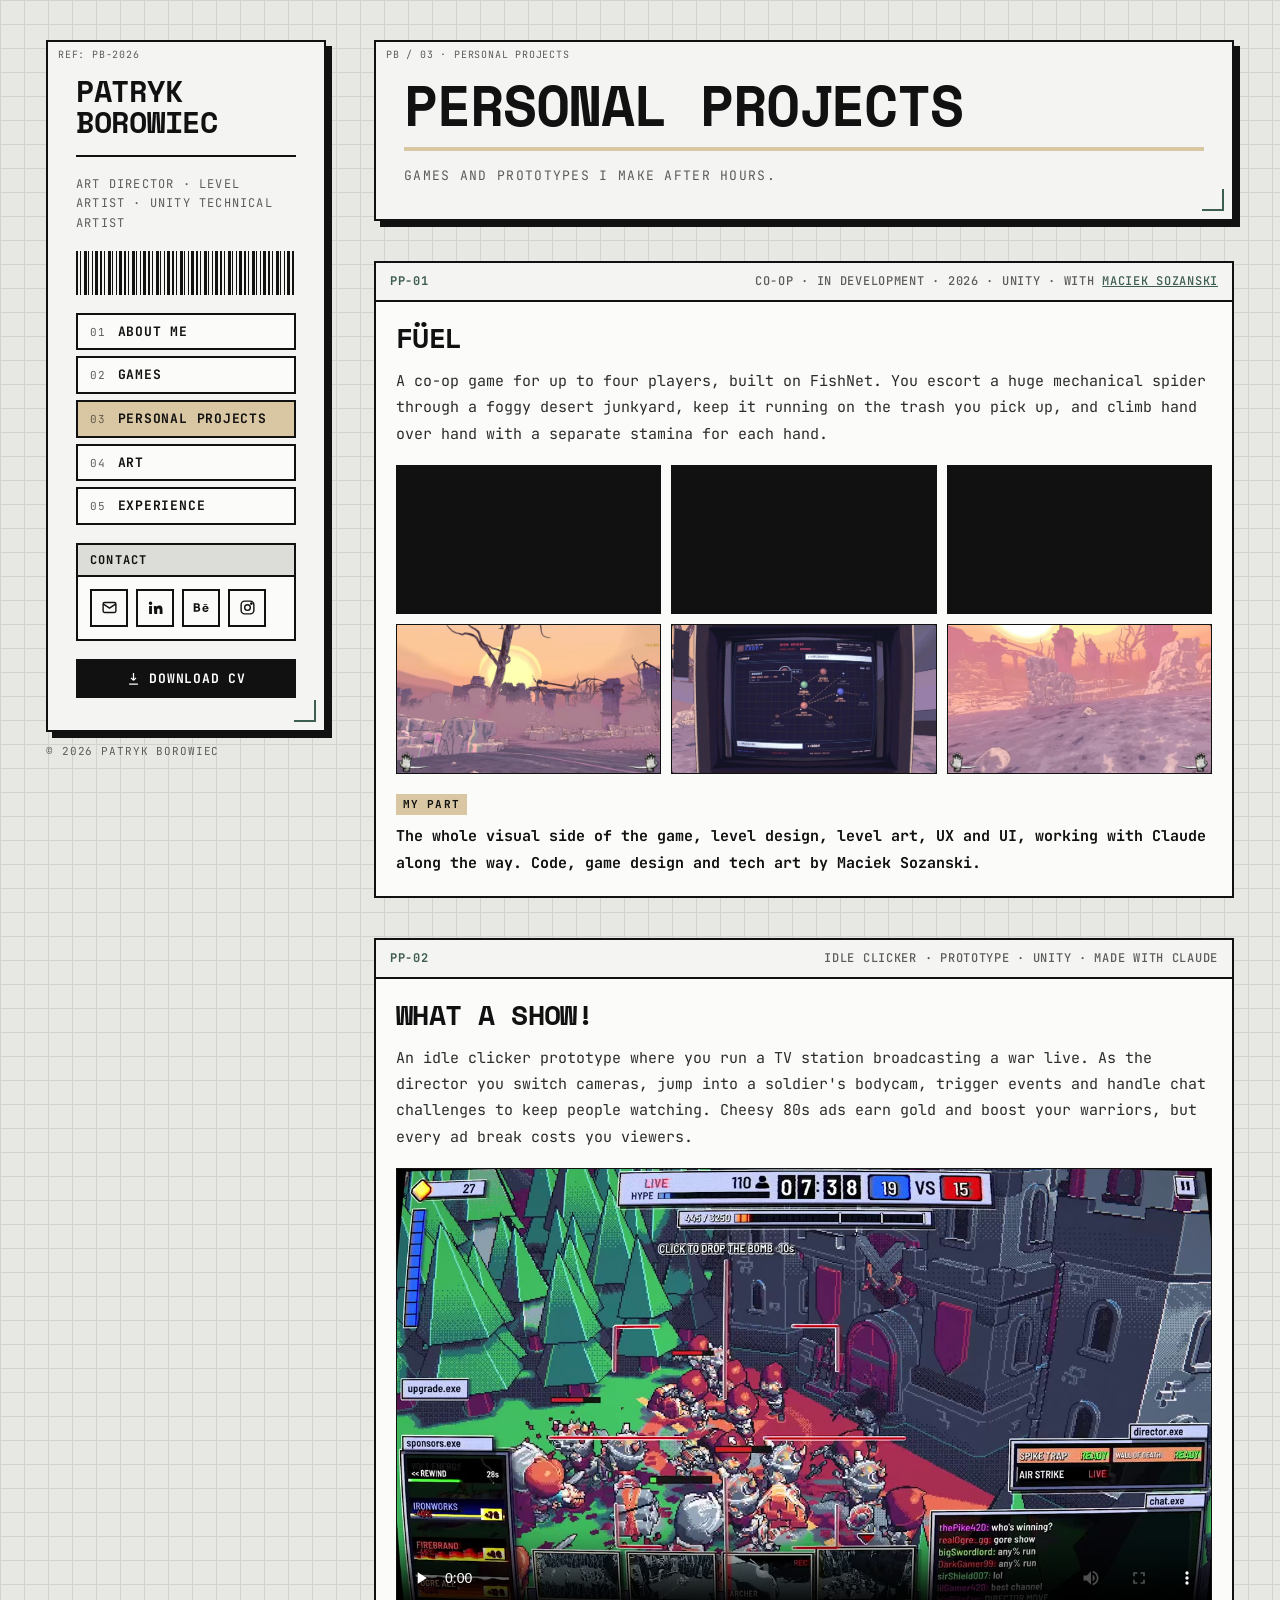
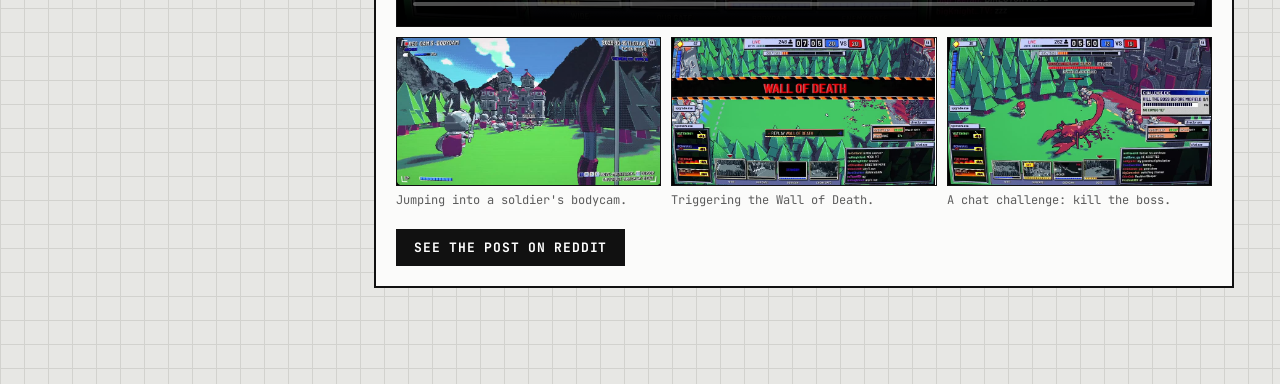
==== projects.html @ ca57f1e5 "Add files via upload new portfolio" ====
<!doctype html>
<html lang="en">
<head>
  <meta charset="utf-8">
  <meta name="viewport" content="width=device-width, initial-scale=1">
  <title>Personal projects – Patryk Borowiec</title>
  <meta name="description" content="Personal game projects by Patryk Borowiec: Füel and What a show!">
  <meta property="og:title" content="Personal projects – Patryk Borowiec">
  <meta property="og:description" content="Personal game projects by Patryk Borowiec: Füel and What a show!">
  <meta property="og:type" content="website">
  <meta property="og:url" content="https://borowieccc.github.io/projects.html">
  <meta property="og:image" content="https://borowieccc.github.io/img/avatar.jpg">
  <link rel="stylesheet" href="style.css?v=6">
</head>
<body>
<a class="skip" href="#main">Skip to content</a>
<div class="layout">
  <aside class="side">
    <div class="panel side-panel">
    <span class="ref">REF: PB-2026</span>
    <a class="brand" href="index.html"><strong>Patryk<br>Borowiec</strong></a>
    <hr class="rule">
    <p class="tagline">Art Director · Level Artist · Unity Technical Artist</p>
    <div class="barcode" aria-hidden="true"></div>
    <nav aria-label="Pages"><ul class="nav">
      <li><a href="index.html"><span>01</span>About me</a></li>
      <li><a href="games.html"><span>02</span>Games</a></li>
      <li><a href="projects.html" aria-current="page"><span>03</span>Personal projects</a></li>
      <li><a href="art.html"><span>04</span>Art</a></li>
      <li><a href="experience.html"><span>05</span>Experience</a></li>
    </ul></nav>
    <div class="labelbox side-contact">
      <div class="lb-head">Contact</div>
      <div class="lb-body social">
        <a href="mailto:borowiec.patryk20@gmail.com" aria-label="Email"><svg viewBox="0 0 24 24" fill="none" stroke="currentColor" stroke-width="2" aria-hidden="true"><rect x="3" y="5" width="18" height="14" rx="2"/><path d="M3 7l9 6 9-6"/></svg></a>
        <a href="https://www.linkedin.com/in/patryk-borowiec-ba12981b3/" target="_blank" rel="noopener" aria-label="LinkedIn"><svg viewBox="0 0 24 24" fill="currentColor" aria-hidden="true"><path d="M4.98 3.5A2.5 2.5 0 1 1 5 8.5a2.5 2.5 0 0 1-.02-5zM3 9.75h4V21H3zM9.5 9.75h3.8v1.6h.06c.53-1 1.83-2.05 3.77-2.05 4.03 0 4.77 2.65 4.77 6.1V21h-4v-4.9c0-1.17-.02-2.68-1.63-2.68-1.64 0-1.89 1.28-1.89 2.6V21h-4z"/></svg></a>
        <a href="https://www.behance.net/patrykborowiec" target="_blank" rel="noopener" aria-label="Behance"><svg viewBox="0 0 24 24" fill="currentColor" aria-hidden="true"><path d="M8.2 11.4c.9-.4 1.4-1.2 1.4-2.2C9.6 7.2 8.1 6 6 6H1v12h5.3c2.2 0 3.9-1.2 3.9-3.4 0-1.5-.8-2.7-2-3.2zM3.6 8.1h2.1c.9 0 1.5.4 1.5 1.3 0 .9-.6 1.3-1.5 1.3H3.6zm2.3 7.8H3.6v-3.1h2.3c1.1 0 1.7.5 1.7 1.6 0 1-.7 1.5-1.7 1.5zM15 6.9h5v1.3h-5zm2.6 2.6c-2.7 0-4.4 1.9-4.4 4.4 0 2.6 1.6 4.4 4.4 4.4 2.1 0 3.5-.9 4.1-2.9h-2.2c-.2.6-1 1-1.8 1-1.3 0-2-.8-2.1-2.1H22c.2-2.9-1.3-4.8-4.4-4.8zm-1.9 3.4c.1-1.1.8-1.7 1.8-1.7 1.1 0 1.7.6 1.8 1.7z"/></svg></a>
        <a href="https://www.instagram.com/borowie.c/" target="_blank" rel="noopener" aria-label="Instagram"><svg viewBox="0 0 24 24" fill="none" stroke="currentColor" stroke-width="2" aria-hidden="true"><rect x="3" y="3" width="18" height="18" rx="5"/><circle cx="12" cy="12" r="4"/><circle cx="17.5" cy="6.5" r="1" fill="currentColor"/></svg></a>
      </div>
    </div>
    <a class="btn primary" href="Patryk_Borowiec_CV.pdf" download><svg viewBox="0 0 24 24" fill="none" stroke="currentColor" stroke-width="2" aria-hidden="true"><path d="M12 3v12m0 0l-4-4m4 4l4-4M5 21h14"/></svg> Download CV</a>
    <span class="corner" aria-hidden="true"></span>
    </div>
    <div class="side-foot">© 2026 Patryk Borowiec</div>
  </aside>
  <main id="main">
    <header class="panel page-head">
      <span class="ref">PB / 03 · Personal projects</span>
      <h1 class="page-title">Personal projects</h1>
      <hr class="rule">
      <p class="intro">Games and prototypes I make after hours.</p>
      <span class="corner" aria-hidden="true"></span>
    </header>

    <article class="card" id="fuel">
      <div class="card-bar"><span>PP-01</span><span>Co-op · in development · 2026 · Unity · with <a href="https://rondaar.github.io" target="_blank" rel="noopener">Maciek Sozanski</a></span></div>
      <div class="card-body">
        <h2 class="name-label">Füel</h2>
        <p class="desc">A co-op game for up to four players, built on FishNet. You escort a huge mechanical spider through a foggy desert junkyard, keep it running on the trash you pick up, and climb hand over hand with a separate stamina for each hand.</p>
      </div>
      <div class="stage">
        <div class="clips three">
          <video data-loop src="https://rondaar.github.io/media/fuel-burning.webm" poster="https://rondaar.github.io/media/fuel-burning-poster.webp" muted loop playsinline preload="none" aria-hidden="true"></video>
          <video data-loop src="https://rondaar.github.io/media/fuel-helmet.webm" poster="https://rondaar.github.io/media/fuel-helmet-poster.webp" muted loop playsinline preload="none" aria-hidden="true"></video>
          <video data-loop src="https://rondaar.github.io/media/fuel-lizard.webm" poster="https://rondaar.github.io/media/fuel-lizard-poster.webp" muted loop playsinline preload="none" aria-hidden="true"></video>
        </div>
        <div class="shots three">
          <a href="img/fuel-1.jpg"><img src="img/fuel-1.jpg" alt="Füel: desert ruins at sunset" loading="lazy"></a>
          <a href="img/fuel-2.jpg"><img src="img/fuel-2.jpg" alt="Füel: in-game upgrade terminal UI" loading="lazy"></a>
          <a href="img/fuel-3.jpg"><img src="img/fuel-3.jpg" alt="Füel: foggy desert junkyard" loading="lazy"></a>
        </div>
      </div>
      <div class="role-area">
        <span class="role-label">My part</span>
        <p class="role-box">The whole visual side of the game, level design, level art, UX and UI, working with Claude along the way. Code, game design and tech art by Maciek Sozanski.</p>
      </div>
      <div class="card-foot"></div>
    </article>

    <article class="card" id="what-a-show">
      <div class="card-bar"><span>PP-02</span><span>Idle clicker · prototype · Unity · made with Claude</span></div>
      <div class="card-body">
        <h2 class="name-label">What a show!</h2>
        <p class="desc">An idle clicker prototype where you run a TV station broadcasting a war live. As the director you switch cameras, jump into a soldier's bodycam, trigger events and handle chat challenges to keep people watching. Cheesy 80s ads earn gold and boost your warriors, but every ad break costs you viewers.</p>
      </div>
      <div class="stage">
        <div class="video-full"><video src="media/what-a-show.mp4" poster="media/what-a-show-poster.jpg" controls preload="none" playsinline></video></div>
        <div class="clips three">
          <figure><video data-loop src="media/was-bodycam.mp4" poster="media/was-bodycam.jpg" muted loop playsinline preload="none"></video><figcaption>Jumping into a soldier's bodycam.</figcaption></figure>
          <figure><video data-loop src="media/was-wall-of-death.mp4" poster="media/was-wall-of-death.jpg" muted loop playsinline preload="none"></video><figcaption>Triggering the Wall of Death.</figcaption></figure>
          <figure><video data-loop src="media/was-boss.mp4" poster="media/was-boss.jpg" muted loop playsinline preload="none"></video><figcaption>A chat challenge: kill the boss.</figcaption></figure>
        </div>
      </div>

      <div class="card-foot"><a class="btn primary" href="https://www.reddit.com/r/indiegames/comments/1x6ixr7/im_making_an_idle_clicker_where_you_run_a_tv/" target="_blank" rel="noopener">See the post on Reddit</a></div>
    </article>
  </main>
</div>
<script src="script.js"></script>
</body>
</html>
---- style.css ----
@font-face { font-family: "Inter"; font-style: normal; font-weight: 400; font-display: swap; src: url("fonts/inter-latin-400-normal.woff2") format("woff2"); unicode-range: U+0000-00FF,U+0131,U+0152-0153,U+02BB-02BC,U+02C6,U+02DA,U+02DC,U+0304,U+0308,U+0329,U+2000-206F,U+20AC,U+2122,U+2191,U+2193,U+2212,U+2215,U+FEFF,U+FFFD,U+25B6; }
@font-face { font-family: "Inter"; font-style: normal; font-weight: 400; font-display: swap; src: url("fonts/inter-latin-ext-400-normal.woff2") format("woff2"); unicode-range: U+0100-02BA,U+02BD-02C5,U+02C7-02CC,U+02CE-02D7,U+02DD-02FF,U+0304,U+0308,U+0329,U+1D00-1DBF,U+1E00-1E9F,U+1EF2-1EFF,U+2020,U+20A0-20AB,U+20AD-20C0,U+2113,U+2C60-2C7F,U+A720-A7FF; }
@font-face { font-family: "Inter"; font-style: normal; font-weight: 500; font-display: swap; src: url("fonts/inter-latin-500-normal.woff2") format("woff2"); unicode-range: U+0000-00FF,U+0131,U+0152-0153,U+02BB-02BC,U+02C6,U+02DA,U+02DC,U+0304,U+0308,U+0329,U+2000-206F,U+20AC,U+2122,U+2191,U+2193,U+2212,U+2215,U+FEFF,U+FFFD,U+25B6; }
@font-face { font-family: "Inter"; font-style: normal; font-weight: 500; font-display: swap; src: url("fonts/inter-latin-ext-500-normal.woff2") format("woff2"); unicode-range: U+0100-02BA,U+02BD-02C5,U+02C7-02CC,U+02CE-02D7,U+02DD-02FF,U+0304,U+0308,U+0329,U+1D00-1DBF,U+1E00-1E9F,U+1EF2-1EFF,U+2020,U+20A0-20AB,U+20AD-20C0,U+2113,U+2C60-2C7F,U+A720-A7FF; }
@font-face { font-family: "Inter"; font-style: normal; font-weight: 600; font-display: swap; src: url("fonts/inter-latin-600-normal.woff2") format("woff2"); unicode-range: U+0000-00FF,U+0131,U+0152-0153,U+02BB-02BC,U+02C6,U+02DA,U+02DC,U+0304,U+0308,U+0329,U+2000-206F,U+20AC,U+2122,U+2191,U+2193,U+2212,U+2215,U+FEFF,U+FFFD,U+25B6; }
@font-face { font-family: "Inter"; font-style: normal; font-weight: 600; font-display: swap; src: url("fonts/inter-latin-ext-600-normal.woff2") format("woff2"); unicode-range: U+0100-02BA,U+02BD-02C5,U+02C7-02CC,U+02CE-02D7,U+02DD-02FF,U+0304,U+0308,U+0329,U+1D00-1DBF,U+1E00-1E9F,U+1EF2-1EFF,U+2020,U+20A0-20AB,U+20AD-20C0,U+2113,U+2C60-2C7F,U+A720-A7FF; }
@font-face { font-family: "Inter"; font-style: normal; font-weight: 700; font-display: swap; src: url("fonts/inter-latin-700-normal.woff2") format("woff2"); unicode-range: U+0000-00FF,U+0131,U+0152-0153,U+02BB-02BC,U+02C6,U+02DA,U+02DC,U+0304,U+0308,U+0329,U+2000-206F,U+20AC,U+2122,U+2191,U+2193,U+2212,U+2215,U+FEFF,U+FFFD,U+25B6; }
@font-face { font-family: "Inter"; font-style: normal; font-weight: 700; font-display: swap; src: url("fonts/inter-latin-ext-700-normal.woff2") format("woff2"); unicode-range: U+0100-02BA,U+02BD-02C5,U+02C7-02CC,U+02CE-02D7,U+02DD-02FF,U+0304,U+0308,U+0329,U+1D00-1DBF,U+1E00-1E9F,U+1EF2-1EFF,U+2020,U+20A0-20AB,U+20AD-20C0,U+2113,U+2C60-2C7F,U+A720-A7FF; }

@font-face { font-family: "Space Mono"; font-weight: 400; font-display: swap; src: url("fonts/space-mono-latin-400-normal.woff2") format("woff2"); unicode-range: U+0000-00FF,U+0131,U+0152-0153,U+02BB-02BC,U+02C6,U+02DA,U+02DC,U+0304,U+0308,U+0329,U+2000-206F,U+20AC,U+2122,U+2191,U+2193,U+2212,U+2215,U+FEFF,U+FFFD; }
@font-face { font-family: "Space Mono"; font-weight: 400; font-display: swap; src: url("fonts/space-mono-latin-ext-400-normal.woff2") format("woff2"); unicode-range: U+0100-02BA,U+02BD-02C5,U+02C7-02CC,U+02CE-02D7,U+02DD-02FF,U+0304,U+0308,U+0329,U+1D00-1DBF,U+1E00-1E9F,U+1EF2-1EFF,U+2020,U+20A0-20AB,U+20AD-20C0,U+2113,U+2C60-2C7F,U+A720-A7FF; }
@font-face { font-family: "Space Mono"; font-weight: 700; font-display: swap; src: url("fonts/space-mono-latin-700-normal.woff2") format("woff2"); unicode-range: U+0000-00FF,U+0131,U+0152-0153,U+02BB-02BC,U+02C6,U+02DA,U+02DC,U+0304,U+0308,U+0329,U+2000-206F,U+20AC,U+2122,U+2191,U+2193,U+2212,U+2215,U+FEFF,U+FFFD; }
@font-face { font-family: "Space Mono"; font-weight: 700; font-display: swap; src: url("fonts/space-mono-latin-ext-700-normal.woff2") format("woff2"); unicode-range: U+0100-02BA,U+02BD-02C5,U+02C7-02CC,U+02CE-02D7,U+02DD-02FF,U+0304,U+0308,U+0329,U+1D00-1DBF,U+1E00-1E9F,U+1EF2-1EFF,U+2020,U+20A0-20AB,U+20AD-20C0,U+2113,U+2C60-2C7F,U+A720-A7FF; }
@font-face { font-family: "JetBrains Mono"; font-weight: 400; font-display: swap; src: url("fonts/jetbrains-mono-latin-400-normal.woff2") format("woff2"); unicode-range: U+0000-00FF,U+0131,U+0152-0153,U+02BB-02BC,U+02C6,U+02DA,U+02DC,U+0304,U+0308,U+0329,U+2000-206F,U+20AC,U+2122,U+2191,U+2193,U+2212,U+2215,U+FEFF,U+FFFD; }
@font-face { font-family: "JetBrains Mono"; font-weight: 400; font-display: swap; src: url("fonts/jetbrains-mono-latin-ext-400-normal.woff2") format("woff2"); unicode-range: U+0100-02BA,U+02BD-02C5,U+02C7-02CC,U+02CE-02D7,U+02DD-02FF,U+0304,U+0308,U+0329,U+1D00-1DBF,U+1E00-1E9F,U+1EF2-1EFF,U+2020,U+20A0-20AB,U+20AD-20C0,U+2113,U+2C60-2C7F,U+A720-A7FF; }
@font-face { font-family: "JetBrains Mono"; font-weight: 500; font-display: swap; src: url("fonts/jetbrains-mono-latin-500-normal.woff2") format("woff2"); unicode-range: U+0000-00FF,U+0131,U+0152-0153,U+02BB-02BC,U+02C6,U+02DA,U+02DC,U+0304,U+0308,U+0329,U+2000-206F,U+20AC,U+2122,U+2191,U+2193,U+2212,U+2215,U+FEFF,U+FFFD; }
@font-face { font-family: "JetBrains Mono"; font-weight: 500; font-display: swap; src: url("fonts/jetbrains-mono-latin-ext-500-normal.woff2") format("woff2"); unicode-range: U+0100-02BA,U+02BD-02C5,U+02C7-02CC,U+02CE-02D7,U+02DD-02FF,U+0304,U+0308,U+0329,U+1D00-1DBF,U+1E00-1E9F,U+1EF2-1EFF,U+2020,U+20A0-20AB,U+20AD-20C0,U+2113,U+2C60-2C7F,U+A720-A7FF; }
@font-face { font-family: "JetBrains Mono"; font-weight: 700; font-display: swap; src: url("fonts/jetbrains-mono-latin-700-normal.woff2") format("woff2"); unicode-range: U+0000-00FF,U+0131,U+0152-0153,U+02BB-02BC,U+02C6,U+02DA,U+02DC,U+0304,U+0308,U+0329,U+2000-206F,U+20AC,U+2122,U+2191,U+2193,U+2212,U+2215,U+FEFF,U+FFFD; }
@font-face { font-family: "JetBrains Mono"; font-weight: 700; font-display: swap; src: url("fonts/jetbrains-mono-latin-ext-700-normal.woff2") format("woff2"); unicode-range: U+0100-02BA,U+02BD-02C5,U+02C7-02CC,U+02CE-02D7,U+02DD-02FF,U+0304,U+0308,U+0329,U+1D00-1DBF,U+1E00-1E9F,U+1EF2-1EFF,U+2020,U+20A0-20AB,U+20AD-20C0,U+2113,U+2C60-2C7F,U+A720-A7FF; }

@font-face { font-family: "Shrikhand"; font-weight: 400; font-display: swap; src: url("fonts/shrikhand-latin-400-normal.woff2") format("woff2"); }

:root {
  --ink: #111111;
  --paper: #f4f4f2;
  --white: #fbfbfa;
  --bg: #e7e7e4;
  --grid: #d2d2ce;
  --bar: #dcdcd8;
  --body: #2b2b2b;
  --muted: #5c5c5c;
  --b: 2px solid var(--ink);
  --shadow: 6px 6px 0 var(--ink);
  --side: 280px;
  --content: 860px;
  --display: "Space Mono", "JetBrains Mono", ui-monospace, monospace;
  --mono: "JetBrains Mono", ui-monospace, "SFMono-Regular", Consolas, monospace;
  --sans: "JetBrains Mono", ui-monospace, Consolas, monospace;
  --orange: #d9c7a3;
  --blue: #3f5e52;
}

* { box-sizing: border-box; margin: 0; padding: 0; }
html { scroll-behavior: smooth; }
body {
  color: var(--ink); font-family: var(--sans); font-size: 15px; line-height: 1.75;
  -webkit-font-smoothing: antialiased;
  background-color: var(--bg);
  background-image:
    linear-gradient(var(--grid) 1px, transparent 1px),
    linear-gradient(90deg, var(--grid) 1px, transparent 1px);
  background-size: 24px 24px;
}
a { color: inherit; }
::selection { background: var(--orange); color: var(--ink); }
main a:not(.btn):not(.card) { color: var(--blue); }
img, video { display: block; max-width: 100%; }
hr.rule { border: 0; border-top: var(--b); margin: 14px 0; }

.skip { position: absolute; left: -9999px; }
.skip:focus { left: 16px; top: 16px; background: var(--ink); color: #fff; padding: 8px 12px; z-index: 20; }

/* ---------- Layout ---------- */
.layout {
  display: grid; grid-template-columns: var(--side) minmax(0, var(--content));
  gap: 48px; max-width: calc(var(--side) + var(--content) + 48px + 80px);
  margin: 0 auto; padding: 0 40px;
}
.layout > * { min-width: 0; }

/* ---------- Shared pieces ---------- */
.panel {
  position: relative; background: var(--paper); border: var(--b); box-shadow: var(--shadow);
  padding: 28px 28px 32px;
}
.ref {
  position: absolute; top: 8px; left: 10px;
  font: 400 10px/1 var(--mono); letter-spacing: .08em; text-transform: uppercase; color: var(--muted);
}
.corner { position: absolute; right: 8px; bottom: 8px; width: 22px; height: 22px; border-right: 2px solid var(--blue); border-bottom: 2px solid var(--blue); }
.barcode {
  height: 44px; width: 100%;
  background: repeating-linear-gradient(90deg,
    var(--ink) 0 2px, transparent 2px 4px, var(--ink) 4px 5px, transparent 5px 8px,
    var(--ink) 8px 11px, transparent 11px 12px, var(--ink) 12px 13px, transparent 13px 16px,
    var(--ink) 16px 17px, transparent 17px 19px, var(--ink) 19px 22px, transparent 22px 24px);
}

.labelbox { border: var(--b); background: var(--white); }
.lb-head, .bar {
  background: var(--bar); border-bottom: var(--b);
  font: 700 12px/1 var(--mono); letter-spacing: .1em; text-transform: uppercase;
  padding: 9px 12px; display: flex; justify-content: space-between; gap: 12px;
}
.lb-body { padding: 12px; }

.btn {
  display: inline-flex; align-items: center; gap: 8px; padding: 10px 16px;
  border: var(--b); background: var(--white); color: var(--ink); text-decoration: none;
  font: 700 13px/1 var(--mono); letter-spacing: .06em; text-transform: uppercase; cursor: pointer;
  transition: transform .1s ease, box-shadow .1s ease;
}
.btn:hover { transform: translate(-2px, -2px); box-shadow: 3px 3px 0 var(--blue); }
.btn.primary { background: var(--ink); color: #fff; }
.btn.primary:hover { background: var(--orange); color: var(--ink); border-color: var(--ink); box-shadow: 3px 3px 0 var(--ink); }
.btn svg { width: 15px; height: 15px; }
.actions { display: flex; gap: 12px; flex-wrap: wrap; }

.tag {
  display: inline-block; vertical-align: middle; margin-left: 10px;
  font: 700 11px/1 var(--mono); letter-spacing: .08em; text-transform: uppercase;
  padding: 6px 8px; background: var(--orange); color: var(--ink);
}

/* ---------- Sidebar ---------- */
.side { position: sticky; top: 0; align-self: start; padding: 40px 0 24px; }
.side-panel { display: flex; flex-direction: column; gap: 18px; padding-top: 34px; }
.brand { text-decoration: none; }
.brand strong { display: block; font: 700 30px/1.02 var(--display); text-transform: uppercase; letter-spacing: -.01em; }
.side-panel hr.rule { margin: 0; }
.tagline { font: 400 12px/1.6 var(--mono); letter-spacing: .1em; text-transform: uppercase; color: var(--muted); }

.nav { list-style: none; display: grid; gap: 6px; }
.nav a {
  display: flex; gap: 12px; align-items: baseline; padding: 9px 12px;
  border: var(--b); background: var(--white); text-decoration: none;
  font: 700 13px/1.2 var(--mono); letter-spacing: .06em; text-transform: uppercase;
  transition: transform .1s ease, box-shadow .1s ease;
}
.nav a span { font-weight: 400; font-size: 11px; color: var(--muted); }
.nav a:hover { transform: translate(-2px, -2px); box-shadow: 3px 3px 0 var(--blue); }
.nav a[aria-current="page"] { background: var(--orange); color: var(--ink); }
.nav a[aria-current="page"] span { color: var(--ink); opacity: .6; }

.social { display: flex; gap: 8px; }
.social a { width: 38px; height: 38px; display: grid; place-items: center; border: var(--b); background: var(--white); }
.social a:hover { background: var(--blue); color: #fff; }
.social svg { width: 17px; height: 17px; }
.side-panel .btn { align-self: stretch; justify-content: center; }
.side-foot { margin-top: 14px; font: 400 11px/1 var(--mono); letter-spacing: .08em; text-transform: uppercase; color: var(--muted); }

/* ---------- Content ---------- */
main { padding: 40px 0 96px; display: grid; gap: 40px; align-content: start; }
.page-head { padding-top: 34px; }
.page-head hr.rule { border-top: 4px solid var(--orange); }
.page-title { font: 700 clamp(36px, 5vw, 56px)/1.02 var(--display); text-transform: uppercase; letter-spacing: -.02em; }
.intro { font: 400 13px/1.7 var(--mono); letter-spacing: .1em; text-transform: uppercase; color: var(--muted); }

/* ---------- Cards ---------- */
.card { background: var(--white); border: var(--b); display: block; text-decoration: none; }
.card-bar {
  display: flex; justify-content: space-between; gap: 16px; padding: 10px 14px;
  border-bottom: var(--b); background: var(--paper);
  font: 500 12px/1.4 var(--mono); letter-spacing: .06em; text-transform: uppercase;
}
.card-bar span:first-child { font-weight: 700; white-space: nowrap; color: var(--blue); }
.card-bar span:last-child { text-align: right; color: var(--muted); }
.card-bar a { color: inherit; }
::selection { background: var(--orange); color: var(--ink); }
main a:not(.btn):not(.card) { color: var(--blue); }
.card-body { padding: 20px 20px 18px; }
.name-label {
  display: inline; font: 700 28px/1.15 var(--display); text-transform: uppercase; letter-spacing: -.02em; vertical-align: middle;
}
.desc { margin-top: 14px; color: var(--body); }
.stage { padding: 0 20px; display: grid; gap: 10px; }
.role-area { padding: 20px 20px 0; display: grid; gap: 8px; justify-items: start; }
.role-label { font: 700 11px/1 var(--mono); letter-spacing: .1em; text-transform: uppercase; background: var(--orange); color: var(--ink); padding: 5px 7px; }
.role-box { font-weight: 600; color: var(--ink); }
.card-foot { display: flex; gap: 12px; flex-wrap: wrap; padding: 20px; }
.card-foot:empty { padding: 10px; }

/* ---------- Media ---------- */
.clips { display: grid; grid-template-columns: repeat(2, 1fr); gap: 10px; }
.clips.three, .shots.three { grid-template-columns: repeat(3, 1fr); }
.clips video, .video-full video { width: 100%; aspect-ratio: 16 / 9; object-fit: cover; background: #111; border: 1px solid var(--ink); }
.clips figure { display: grid; gap: 6px; align-content: start; }
.clips figcaption { font: 400 12px/1.4 var(--mono); color: var(--muted); }
.shots { display: grid; grid-template-columns: repeat(4, 1fr); gap: 10px; }
.shots.portrait { grid-template-columns: repeat(5, 1fr); }
.shots a { display: block; overflow: hidden; border: 1px solid var(--ink); background: var(--bar); cursor: zoom-in; }
.shots img { width: 100%; aspect-ratio: 16 / 9; object-fit: cover; transition: transform .25s ease; }
.shots.portrait img { aspect-ratio: 9 / 16; }
#jeweltycoon .shots.portrait img { aspect-ratio: 600 / 1298; }
.shots a:hover img { transform: scale(1.04); }

/* ---------- About ---------- */
.hello { display: grid; grid-template-columns: 240px 1fr; gap: 28px; padding: 20px; align-items: stretch; }
.hello img { width: 100%; height: 100%; min-height: 320px; object-fit: cover; object-position: 0% 30%; border: var(--b); }
.hello .lead { font: 700 22px/1.3 var(--display); text-transform: uppercase; letter-spacing: -.01em; }
.hello .lead:first-child { margin-bottom: 18px; font: 400 40px/1.15 "Shrikhand", var(--display); text-transform: none; letter-spacing: 0; }
.hello p + p { margin-top: 12px; color: var(--body); }
.hello .lead + .lead { margin-top: 0; margin-bottom: 18px; color: var(--ink); }
.facts { list-style: none; display: grid; }
.facts li { display: grid; grid-template-columns: 140px 1fr; gap: 12px; padding: 10px 14px; border-bottom: 1px solid var(--grid); }
.facts li:last-child { border-bottom: 0; }
.facts span { font: 500 12px/1.9 var(--mono); letter-spacing: .08em; text-transform: uppercase; color: var(--muted); }

/* ---------- Art ---------- */
.gallery { display: grid; grid-template-columns: repeat(2, 1fr); gap: 24px; }
.tile { transition: transform .1s ease, box-shadow .1s ease; }
.tile:hover { transform: translate(-3px, -3px); box-shadow: 6px 6px 0 var(--blue); }
.tile .stage { padding: 16px 16px 0; }
.tile .stage img { width: 100%; aspect-ratio: 808 / 632; object-fit: cover; border: 1px solid var(--ink); }
.tile .card-body { padding: 14px 16px 16px; }
.tile .name-label { font-size: 18px; }

/* ---------- Experience ---------- */
.job ul { margin-top: 14px; padding-left: 18px; color: var(--body); }
.job li + li { margin-top: 6px; }
.job .name-label { font-size: 22px; }
.skills { display: grid; grid-template-columns: repeat(2, 1fr); gap: 24px; }
.skills h3 { font: 700 12px/1 var(--mono); letter-spacing: .1em; text-transform: uppercase; margin-bottom: 10px; }
.chips { display: flex; flex-wrap: wrap; gap: 6px; }
.chips span { font: 500 12px/1 var(--mono); padding: 7px 9px; border: 1.5px solid var(--ink); background: var(--white); }

/* ---------- Lightbox ---------- */
.lightbox { position: fixed; inset: 0; z-index: 50; background: rgba(10,10,10,.92); display: none; place-items: center; padding: 24px; cursor: zoom-out; }
.lightbox.open { display: grid; }
.lightbox img { max-width: 100%; max-height: 100%; border: 2px solid #fff; }

/* ---------- Mobile ---------- */
@media (max-width: 960px) {
  .layout { grid-template-columns: 1fr; gap: 0; padding: 0 16px; }
  .side { position: static; padding: 20px 0 0; }
  .side-panel { gap: 14px; padding: 30px 18px 20px; }
  .brand strong { font-size: 26px; }
  .barcode { height: 28px; }
  .nav { display: flex; flex-wrap: wrap; gap: 6px; }
  .nav a { padding: 8px 10px; }
  .side-foot { display: none; }
  main { padding-top: 28px; gap: 28px; }
  .shots { grid-template-columns: repeat(2, 1fr); }
  .shots.portrait { grid-template-columns: repeat(3, 1fr); }
}
@media (max-width: 600px) {
  .panel { padding: 28px 18px 24px; box-shadow: 4px 4px 0 var(--ink); }
  .hello { grid-template-columns: 1fr; gap: 18px; padding: 16px; }
  .hello img { height: auto; min-height: 0; aspect-ratio: 4 / 3; object-position: 50% 25%; }
  .clips, .clips.three, .shots.three { grid-template-columns: 1fr; }
  .gallery, .skills { grid-template-columns: 1fr; }
  .facts li { grid-template-columns: 1fr; gap: 0; }
  .card-bar { flex-direction: column; gap: 2px; }
  .card-bar span:last-child { text-align: left; }
  .stage { padding: 0 14px; }
  .card-body { padding: 16px 14px; }
  .role-area { padding: 16px 14px 0; }
  .card-foot { padding: 16px 14px; }
  .name-label { font-size: 22px; }
  .barcode { display: none; }
}
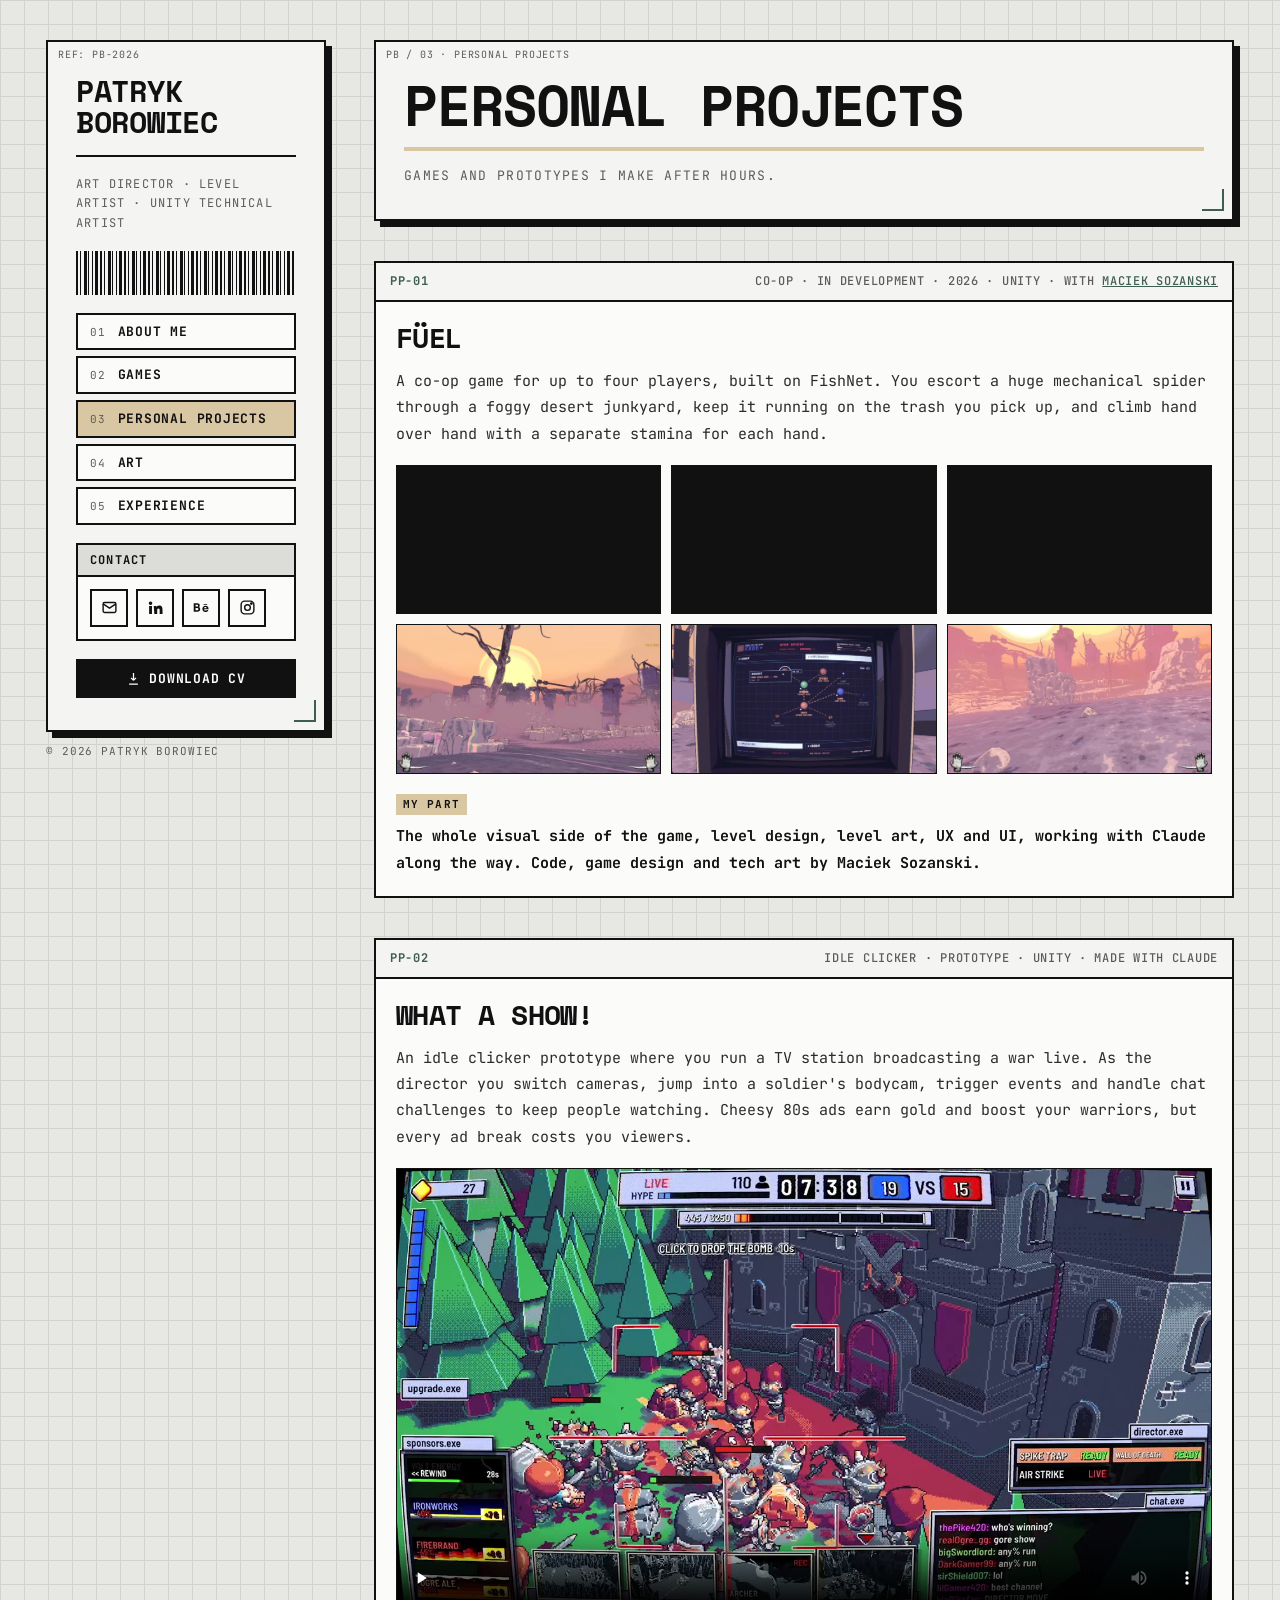
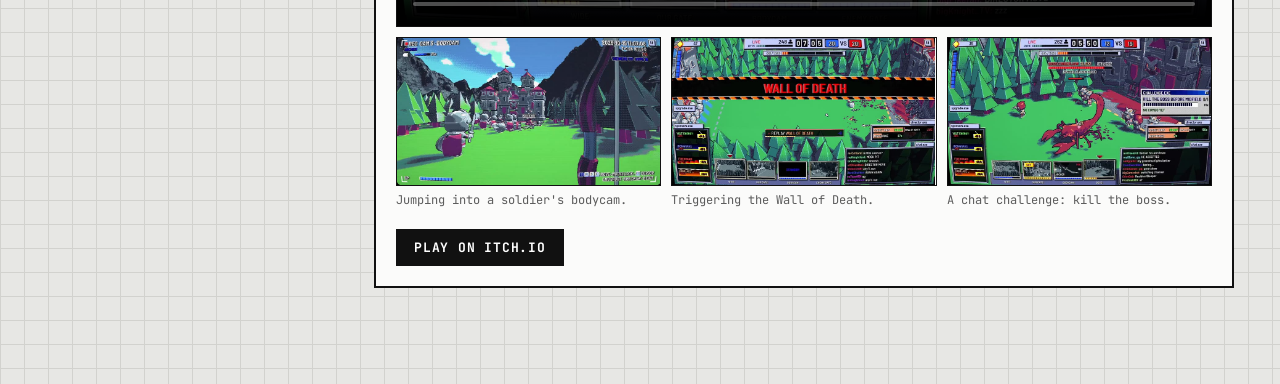
==== commit fa2caf81: "Update projects.html" ====
--- a/projects.html
+++ b/projects.html
@@ -92,7 +92,7 @@
         </div>
       </div>
 
-      <div class="card-foot"><a class="btn primary" href="https://www.reddit.com/r/indiegames/comments/1x6ixr7/im_making_an_idle_clicker_where_you_run_a_tv/" target="_blank" rel="noopener">See the post on Reddit</a></div>
+      <div class="card-foot"><a class="btn primary" href="https://borowiec.itch.io/what-a-show" target="_blank" rel="noopener">Play on itch.io</a></div>
     </article>
   </main>
 </div>
